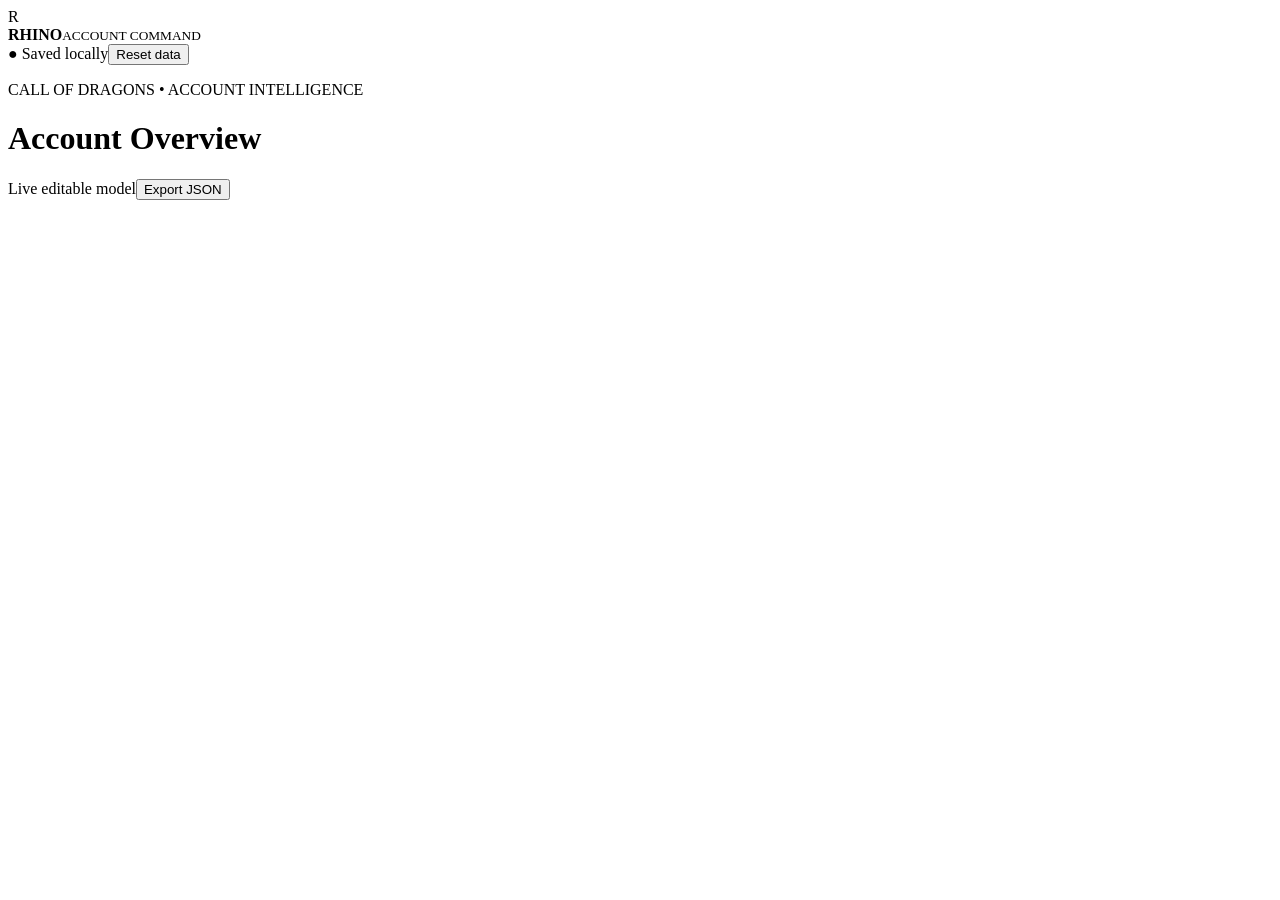
==== index.html @ f4a98cf8 "Build interactive Rhino account dashboard shell" ====
<!doctype html>
<html lang="en"><head><meta charset="utf-8"><meta name="viewport" content="width=device-width,initial-scale=1"><title>Rhino | Call of Dragons Account Dashboard</title><link rel="stylesheet" href="styles.css"></head>
<body><div class="app"><aside><div class="brand"><span class="crest">R</span><div><b>RHINO</b><small>ACCOUNT COMMAND</small></div></div><nav id="nav"></nav><div class="savebox"><span id="saveState">● Saved locally</span><button id="resetBtn">Reset data</button></div></aside><main><header><div><p class="eyebrow">CALL OF DRAGONS • ACCOUNT INTELLIGENCE</p><h1 id="pageTitle">Account Overview</h1></div><div class="header-actions"><span class="pill">Live editable model</span><button id="exportBtn">Export JSON</button></div></header><section id="content"></section></main></div><script src="app.js"></script></body></html>
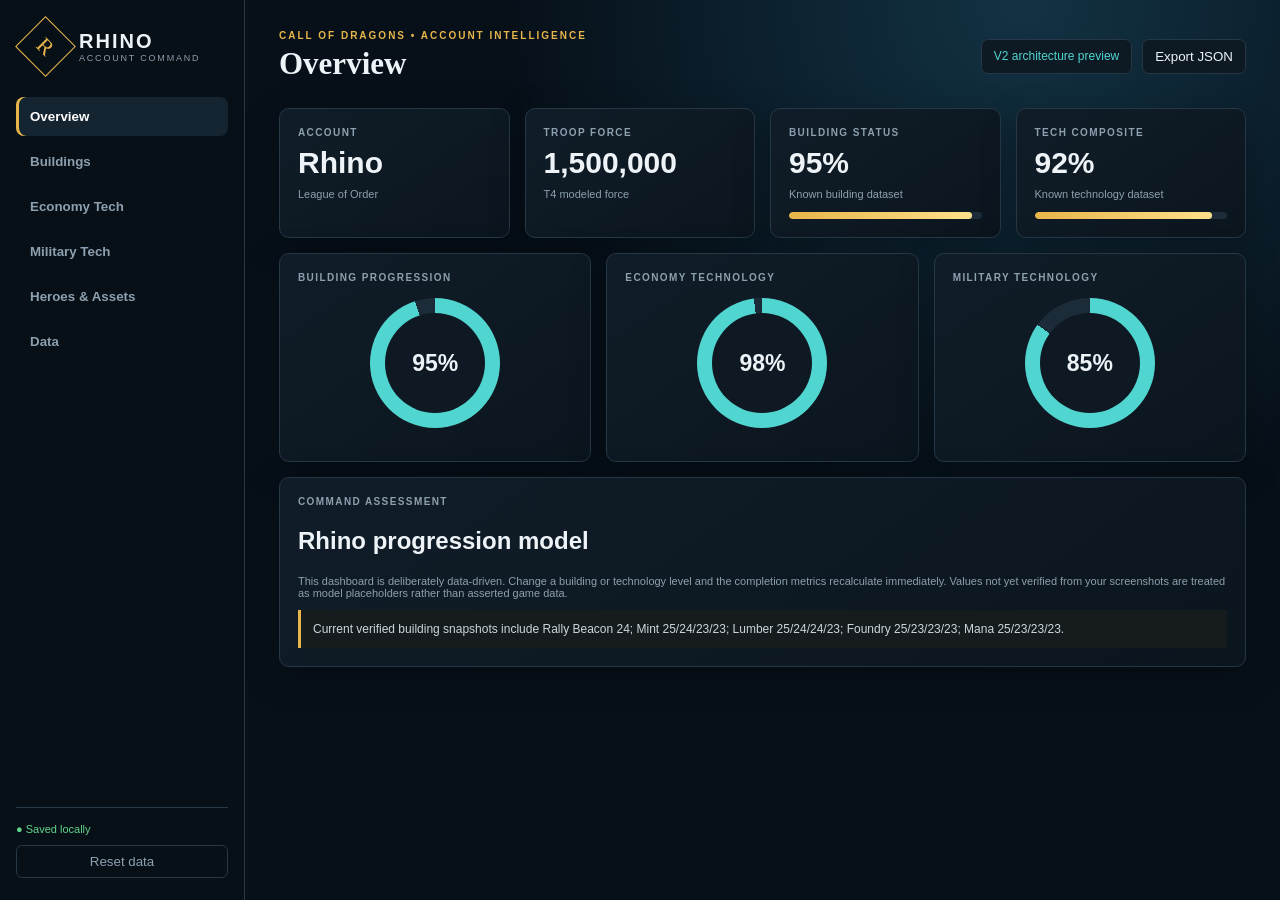
==== commit 13aaeeab: "Load V2 master data and account engine" ====
--- a/index.html
+++ b/index.html
@@ -1,3 +1,3 @@
 <!doctype html>
 <html lang="en"><head><meta charset="utf-8"><meta name="viewport" content="width=device-width,initial-scale=1"><title>Rhino | Call of Dragons Account Dashboard</title><link rel="stylesheet" href="styles.css"></head>
-<body><div class="app"><aside><div class="brand"><span class="crest">R</span><div><b>RHINO</b><small>ACCOUNT COMMAND</small></div></div><nav id="nav"></nav><div class="savebox"><span id="saveState">● Saved locally</span><button id="resetBtn">Reset data</button></div></aside><main><header><div><p class="eyebrow">CALL OF DRAGONS • ACCOUNT INTELLIGENCE</p><h1 id="pageTitle">Account Overview</h1></div><div class="header-actions"><span class="pill">Live editable model</span><button id="exportBtn">Export JSON</button></div></header><section id="content"></section></main></div><script src="app.js"></script></body></html>+<body><div class="app"><aside><div class="brand"><span class="crest">R</span><div><b>RHINO</b><small>ACCOUNT COMMAND</small></div></div><nav id="nav"></nav><div class="savebox"><span id="saveState">● Saved locally</span><button id="resetBtn">Reset data</button></div></aside><main><header><div><p class="eyebrow">CALL OF DRAGONS • ACCOUNT INTELLIGENCE</p><h1 id="pageTitle">Account Overview</h1></div><div class="header-actions"><span class="pill">V2 architecture preview</span><button id="exportBtn">Export JSON</button></div></header><section id="content"></section></main></div><script src="data/game-master.js"></script><script src="data/profiles/rhino.js"></script><script src="engine/account-engine.js"></script><script src="app.js"></script></body></html>
--- a/styles.css
+++ b/styles.css
@@ -0,0 +1 @@
+:root{--bg:#071019;--panel:#0d1823;--panel2:#111f2c;--line:#263746;--gold:#e7b54a;--cyan:#50d5d0;--green:#61d68a;--text:#edf3f7;--muted:#8da0af;--red:#ef6b6b}*{box-sizing:border-box}body{margin:0;background:radial-gradient(circle at 80% 0,#123244 0,#071019 38%);color:var(--text);font-family:Inter,Segoe UI,Arial,sans-serif}.app{display:grid;grid-template-columns:245px 1fr;min-height:100vh}aside{background:#071018dd;border-right:1px solid var(--line);padding:25px 16px;position:sticky;top:0;height:100vh}.brand{display:flex;align-items:center;gap:12px;padding:0 8px 26px}.brand b{font-size:20px;letter-spacing:2px}.brand small{display:block;color:var(--muted);font-size:9px;letter-spacing:1.8px}.crest{display:grid;place-items:center;width:43px;height:43px;border:1px solid var(--gold);transform:rotate(45deg);color:var(--gold);font-family:Georgia;font-size:22px}.crest::first-letter{transform:rotate(-45deg)}nav button{width:100%;border:0;background:transparent;color:var(--muted);text-align:left;padding:12px 14px;border-radius:8px;margin:3px 0;font-weight:700;cursor:pointer}nav button.active,nav button:hover{background:#142431;color:#fff;box-shadow:inset 3px 0 var(--gold)}.savebox{position:absolute;bottom:22px;left:16px;right:16px;border-top:1px solid var(--line);padding-top:15px;color:var(--green);font-size:11px}.savebox button{margin-top:10px;width:100%;background:transparent;border:1px solid var(--line);color:var(--muted);padding:8px;border-radius:6px}main{padding:30px 34px 60px;max-width:1500px;width:100%}header{display:flex;justify-content:space-between;align-items:center;margin-bottom:26px}.eyebrow{color:var(--gold);font-size:10px;font-weight:800;letter-spacing:2px;margin:0 0 5px}h1{margin:0;font:700 31px Georgia,serif}.header-actions{display:flex;gap:10px}.pill,button{border:1px solid var(--line);border-radius:7px;padding:9px 12px;background:#0d1923;color:var(--text)}.pill{color:var(--cyan);font-size:12px}.grid{display:grid;grid-template-columns:repeat(12,1fr);gap:15px}.card{background:linear-gradient(145deg,#101d28,#0b151e);border:1px solid var(--line);border-radius:10px;padding:18px;box-shadow:0 10px 35px #0004}.span3{grid-column:span 3}.span4{grid-column:span 4}.span6{grid-column:span 6}.span8{grid-column:span 8}.span12{grid-column:span 12}.kpi .label,.section-label{color:var(--muted);font-size:10px;font-weight:800;letter-spacing:1.4px;text-transform:uppercase}.kpi .value{font-size:30px;font-weight:800;margin:8px 0}.kpi .sub{color:var(--muted);font-size:11px}.bar{height:7px;background:#1c2c38;border-radius:10px;overflow:hidden;margin-top:12px}.bar i{display:block;height:100%;background:linear-gradient(90deg,var(--gold),#ffe08a);border-radius:10px}.ring{--p:50;width:130px;height:130px;border-radius:50%;display:grid;place-items:center;background:conic-gradient(var(--cyan) calc(var(--p)*1%),#1b2b37 0);position:relative;margin:15px auto}.ring:after{content:"";position:absolute;width:100px;height:100px;border-radius:50%;background:#0e1923}.ring strong{z-index:1;font-size:23px}.list-row{display:grid;grid-template-columns:1.4fr 1fr 90px;align-items:center;gap:12px;border-top:1px solid #1e2c37;padding:12px 0}.list-row:first-of-type{border-top:0}.levels{display:flex;gap:5px}.level{background:#172631;border:1px solid #2a3e4d;padding:5px 7px;border-radius:5px;font-size:12px}.level.max{color:var(--gold);border-color:#6e5830}.status{font-size:11px;text-align:right;color:var(--cyan)}input[type=number]{width:62px;background:#07111a;border:1px solid #314657;color:#fff;padding:6px;border-radius:5px}.tech-row{display:grid;grid-template-columns:1.5fr 100px 1fr 100px;gap:14px;align-items:center;padding:11px 0;border-top:1px solid #1e2c37}.tech-row small{color:var(--muted)}.mini{font-size:11px;color:var(--muted)}.accent{color:var(--gold)}.notice{border-left:3px solid var(--gold);padding:12px;background:#161c1e;color:#cbd6dc;font-size:12px}.two-col{display:grid;grid-template-columns:1fr 1fr;gap:15px}@media(max-width:900px){.app{grid-template-columns:1fr}aside{height:auto;position:relative}.savebox{position:relative;left:auto;right:auto;bottom:auto}.span3,.span4,.span6,.span8{grid-column:span 12}.two-col{grid-template-columns:1fr}header{align-items:flex-start;gap:15px;flex-direction:column}}
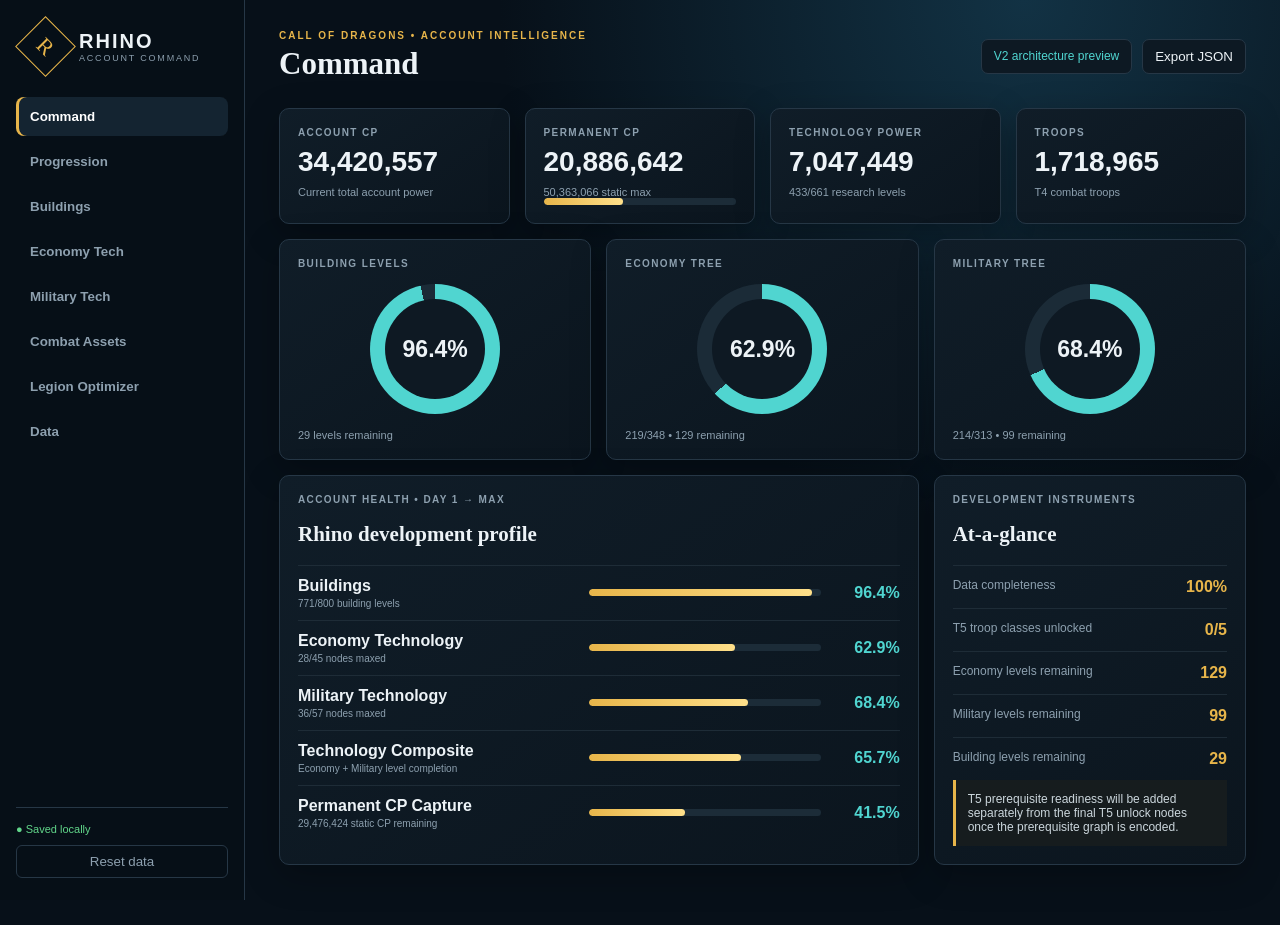
==== commit 186f564a: "Load verified combat master catalog" ====
--- a/index.html
+++ b/index.html
@@ -1,3 +1,3 @@
 <!doctype html>
 <html lang="en"><head><meta charset="utf-8"><meta name="viewport" content="width=device-width,initial-scale=1"><title>Rhino | Call of Dragons Account Dashboard</title><link rel="stylesheet" href="styles.css"></head>
-<body><div class="app"><aside><div class="brand"><span class="crest">R</span><div><b>RHINO</b><small>ACCOUNT COMMAND</small></div></div><nav id="nav"></nav><div class="savebox"><span id="saveState">● Saved locally</span><button id="resetBtn">Reset data</button></div></aside><main><header><div><p class="eyebrow">CALL OF DRAGONS • ACCOUNT INTELLIGENCE</p><h1 id="pageTitle">Account Overview</h1></div><div class="header-actions"><span class="pill">V2 architecture preview</span><button id="exportBtn">Export JSON</button></div></header><section id="content"></section></main></div><script src="data/game-master.js"></script><script src="data/profiles/rhino.js"></script><script src="engine/account-engine.js"></script><script src="app.js"></script></body></html>+<body><div class="app"><aside><div class="brand"><span class="crest">R</span><div><b>RHINO</b><small>ACCOUNT COMMAND</small></div></div><nav id="nav"></nav><div class="savebox"><span id="saveState">● Saved locally</span><button id="resetBtn">Reset data</button></div></aside><main><header><div><p class="eyebrow">CALL OF DRAGONS • ACCOUNT INTELLIGENCE</p><h1 id="pageTitle">Account Overview</h1></div><div class="header-actions"><span class="pill">V2 architecture preview</span><button id="exportBtn">Export JSON</button></div></header><section id="content"></section></main></div><script src="data/game-master.js"></script><script src="data/combat-master.js"></script><script src="data/profiles/rhino.js"></script><script src="engine/account-engine.js"></script><script src="app.js"></script></body></html>
--- a/styles.css
+++ b/styles.css
@@ -1 +1 @@
-:root{--bg:#071019;--panel:#0d1823;--panel2:#111f2c;--line:#263746;--gold:#e7b54a;--cyan:#50d5d0;--green:#61d68a;--text:#edf3f7;--muted:#8da0af;--red:#ef6b6b}*{box-sizing:border-box}body{margin:0;background:radial-gradient(circle at 80% 0,#123244 0,#071019 38%);color:var(--text);font-family:Inter,Segoe UI,Arial,sans-serif}.app{display:grid;grid-template-columns:245px 1fr;min-height:100vh}aside{background:#071018dd;border-right:1px solid var(--line);padding:25px 16px;position:sticky;top:0;height:100vh}.brand{display:flex;align-items:center;gap:12px;padding:0 8px 26px}.brand b{font-size:20px;letter-spacing:2px}.brand small{display:block;color:var(--muted);font-size:9px;letter-spacing:1.8px}.crest{display:grid;place-items:center;width:43px;height:43px;border:1px solid var(--gold);transform:rotate(45deg);color:var(--gold);font-family:Georgia;font-size:22px}.crest::first-letter{transform:rotate(-45deg)}nav button{width:100%;border:0;background:transparent;color:var(--muted);text-align:left;padding:12px 14px;border-radius:8px;margin:3px 0;font-weight:700;cursor:pointer}nav button.active,nav button:hover{background:#142431;color:#fff;box-shadow:inset 3px 0 var(--gold)}.savebox{position:absolute;bottom:22px;left:16px;right:16px;border-top:1px solid var(--line);padding-top:15px;color:var(--green);font-size:11px}.savebox button{margin-top:10px;width:100%;background:transparent;border:1px solid var(--line);color:var(--muted);padding:8px;border-radius:6px}main{padding:30px 34px 60px;max-width:1500px;width:100%}header{display:flex;justify-content:space-between;align-items:center;margin-bottom:26px}.eyebrow{color:var(--gold);font-size:10px;font-weight:800;letter-spacing:2px;margin:0 0 5px}h1{margin:0;font:700 31px Georgia,serif}.header-actions{display:flex;gap:10px}.pill,button{border:1px solid var(--line);border-radius:7px;padding:9px 12px;background:#0d1923;color:var(--text)}.pill{color:var(--cyan);font-size:12px}.grid{display:grid;grid-template-columns:repeat(12,1fr);gap:15px}.card{background:linear-gradient(145deg,#101d28,#0b151e);border:1px solid var(--line);border-radius:10px;padding:18px;box-shadow:0 10px 35px #0004}.span3{grid-column:span 3}.span4{grid-column:span 4}.span6{grid-column:span 6}.span8{grid-column:span 8}.span12{grid-column:span 12}.kpi .label,.section-label{color:var(--muted);font-size:10px;font-weight:800;letter-spacing:1.4px;text-transform:uppercase}.kpi .value{font-size:30px;font-weight:800;margin:8px 0}.kpi .sub{color:var(--muted);font-size:11px}.bar{height:7px;background:#1c2c38;border-radius:10px;overflow:hidden;margin-top:12px}.bar i{display:block;height:100%;background:linear-gradient(90deg,var(--gold),#ffe08a);border-radius:10px}.ring{--p:50;width:130px;height:130px;border-radius:50%;display:grid;place-items:center;background:conic-gradient(var(--cyan) calc(var(--p)*1%),#1b2b37 0);position:relative;margin:15px auto}.ring:after{content:"";position:absolute;width:100px;height:100px;border-radius:50%;background:#0e1923}.ring strong{z-index:1;font-size:23px}.list-row{display:grid;grid-template-columns:1.4fr 1fr 90px;align-items:center;gap:12px;border-top:1px solid #1e2c37;padding:12px 0}.list-row:first-of-type{border-top:0}.levels{display:flex;gap:5px}.level{background:#172631;border:1px solid #2a3e4d;padding:5px 7px;border-radius:5px;font-size:12px}.level.max{color:var(--gold);border-color:#6e5830}.status{font-size:11px;text-align:right;color:var(--cyan)}input[type=number]{width:62px;background:#07111a;border:1px solid #314657;color:#fff;padding:6px;border-radius:5px}.tech-row{display:grid;grid-template-columns:1.5fr 100px 1fr 100px;gap:14px;align-items:center;padding:11px 0;border-top:1px solid #1e2c37}.tech-row small{color:var(--muted)}.mini{font-size:11px;color:var(--muted)}.accent{color:var(--gold)}.notice{border-left:3px solid var(--gold);padding:12px;background:#161c1e;color:#cbd6dc;font-size:12px}.two-col{display:grid;grid-template-columns:1fr 1fr;gap:15px}@media(max-width:900px){.app{grid-template-columns:1fr}aside{height:auto;position:relative}.savebox{position:relative;left:auto;right:auto;bottom:auto}.span3,.span4,.span6,.span8{grid-column:span 12}.two-col{grid-template-columns:1fr}header{align-items:flex-start;gap:15px;flex-direction:column}}+:root{--bg:#071019;--panel:#0d1823;--panel2:#111f2c;--line:#263746;--gold:#e7b54a;--cyan:#50d5d0;--green:#61d68a;--text:#edf3f7;--muted:#8da0af;--red:#ef6b6b;--orange:#d88a45}*{box-sizing:border-box}body{margin:0;background:radial-gradient(circle at 80% 0,#123244 0,#071019 38%);color:var(--text);font-family:Inter,Segoe UI,Arial,sans-serif}.app{display:grid;grid-template-columns:245px 1fr;min-height:100vh}aside{background:#071018dd;border-right:1px solid var(--line);padding:25px 16px;position:sticky;top:0;height:100vh}.brand{display:flex;align-items:center;gap:12px;padding:0 8px 26px}.brand b{font-size:20px;letter-spacing:2px}.brand small{display:block;color:var(--muted);font-size:9px;letter-spacing:1.8px}.crest{display:grid;place-items:center;width:43px;height:43px;border:1px solid var(--gold);transform:rotate(45deg);color:var(--gold);font-family:Georgia;font-size:22px}nav button{width:100%;border:0;background:transparent;color:var(--muted);text-align:left;padding:12px 14px;border-radius:8px;margin:3px 0;font-weight:700;cursor:pointer}nav button.active,nav button:hover{background:#142431;color:#fff;box-shadow:inset 3px 0 var(--gold)}.savebox{position:absolute;bottom:22px;left:16px;right:16px;border-top:1px solid var(--line);padding-top:15px;color:var(--green);font-size:11px}.savebox button{margin-top:10px;width:100%;background:transparent;border:1px solid var(--line);color:var(--muted);padding:8px;border-radius:6px}main{padding:30px 34px 60px;max-width:1600px;width:100%}header{display:flex;justify-content:space-between;align-items:center;margin-bottom:26px}.eyebrow{color:var(--gold);font-size:10px;font-weight:800;letter-spacing:2px;margin:0 0 5px}h1{margin:0;font:700 31px Georgia,serif}h2{font:700 21px Georgia,serif}.header-actions{display:flex;gap:10px}.pill,button,select{border:1px solid var(--line);border-radius:7px;padding:9px 12px;background:#0d1923;color:var(--text)}.pill{color:var(--cyan);font-size:12px}.grid{display:grid;grid-template-columns:repeat(12,1fr);gap:15px}.card{background:linear-gradient(145deg,#101d28,#0b151e);border:1px solid var(--line);border-radius:10px;padding:18px;box-shadow:0 10px 35px #0004}.span3{grid-column:span 3}.span4{grid-column:span 4}.span6{grid-column:span 6}.span8{grid-column:span 8}.span12{grid-column:span 12}.kpi .label,.section-label{color:var(--muted);font-size:10px;font-weight:800;letter-spacing:1.4px;text-transform:uppercase}.kpi .value{font-size:28px;font-weight:800;margin:8px 0}.kpi .sub,.sub{color:var(--muted);font-size:11px}.bar{height:7px;background:#1c2c38;border-radius:10px;overflow:hidden}.bar i{display:block;height:100%;background:linear-gradient(90deg,var(--gold),#ffe08a);border-radius:10px}.ring{--p:50;width:130px;height:130px;border-radius:50%;display:grid;place-items:center;background:conic-gradient(var(--cyan) calc(var(--p)*1%),#1b2b37 0);position:relative;margin:15px auto}.ring:after{content:"";position:absolute;width:100px;height:100px;border-radius:50%;background:#0e1923}.ring strong{z-index:1;font-size:23px}.list-row{display:grid;grid-template-columns:1.4fr 1fr 90px;align-items:center;gap:12px;border-top:1px solid #1e2c37;padding:12px 0}.levels{display:flex;gap:5px;flex-wrap:wrap}.status{font-size:11px;text-align:right;color:var(--cyan)}.tech-row{display:grid;grid-template-columns:1.5fr 100px 1fr 100px;gap:14px;align-items:center;padding:10px 0;border-top:1px solid #1e2c37}.tech-row small,.mini{color:var(--muted);font-size:11px}.notice{border-left:3px solid var(--gold);padding:12px;background:#161c1e;color:#cbd6dc;font-size:12px}.gauge-row{display:grid;grid-template-columns:minmax(150px,1.2fr) 1fr 65px;gap:14px;align-items:center;padding:11px 0;border-top:1px solid #1e2c37}.gauge-row small{display:block;color:var(--muted);font-size:10px;margin-top:3px}.gauge-row strong{text-align:right;color:var(--cyan)}.metric{display:flex;justify-content:space-between;gap:12px;padding:12px 0;border-top:1px solid #1e2c37}.metric span{color:var(--muted);font-size:12px}.metric b{color:var(--gold)}.tree-summary{display:flex;align-items:baseline;gap:14px;margin:10px 0 14px}.tree-summary b{font-size:30px;color:var(--cyan)}.tree-summary span{color:var(--muted);font-size:12px}.tree-mini{display:grid;grid-template-columns:repeat(5,minmax(105px,1fr));gap:7px}.tech-node{min-height:56px;text-align:left;padding:8px;border-color:#31404c;background:#101a22;cursor:pointer}.tech-node b{display:block;font-size:10px;line-height:1.15}.tech-node span{display:block;margin-top:6px;font-size:11px;color:var(--muted)}.tech-node.done{border-color:#386c50;background:#10241a}.tech-node.done span{color:var(--green)}.tech-node.advanced{border-color:#74622f;background:#211e12}.tech-node.advanced span{color:#f1c75b}.tech-node.started{border-color:#764a2c;background:#21170f}.tech-node.started span{color:#e69a5c}.tech-node.locked{opacity:.58}.building-chip{position:relative;display:grid;grid-template-columns:1fr 1fr;gap:10px;padding:10px 12px;margin:6px 0;background:#0b151e;border:1px solid #1e2c37;border-radius:7px;overflow:hidden}.building-chip span{text-align:right;color:var(--muted);font-size:11px}.building-chip i{position:absolute;bottom:0;left:0;height:3px;width:var(--w);background:var(--cyan)}pre{white-space:pre-wrap;color:#9fc7d6;font-size:11px}@media(max-width:1050px){.tree-mini{grid-template-columns:repeat(3,1fr)}}@media(max-width:900px){.app{grid-template-columns:1fr}aside{height:auto;position:relative}.savebox{position:relative;left:auto;right:auto;bottom:auto}.span3,.span4,.span6,.span8{grid-column:span 12}header{align-items:flex-start;gap:15px;flex-direction:column}.tree-mini{grid-template-columns:repeat(2,1fr)}.gauge-row{grid-template-columns:1fr 1fr 55px}}
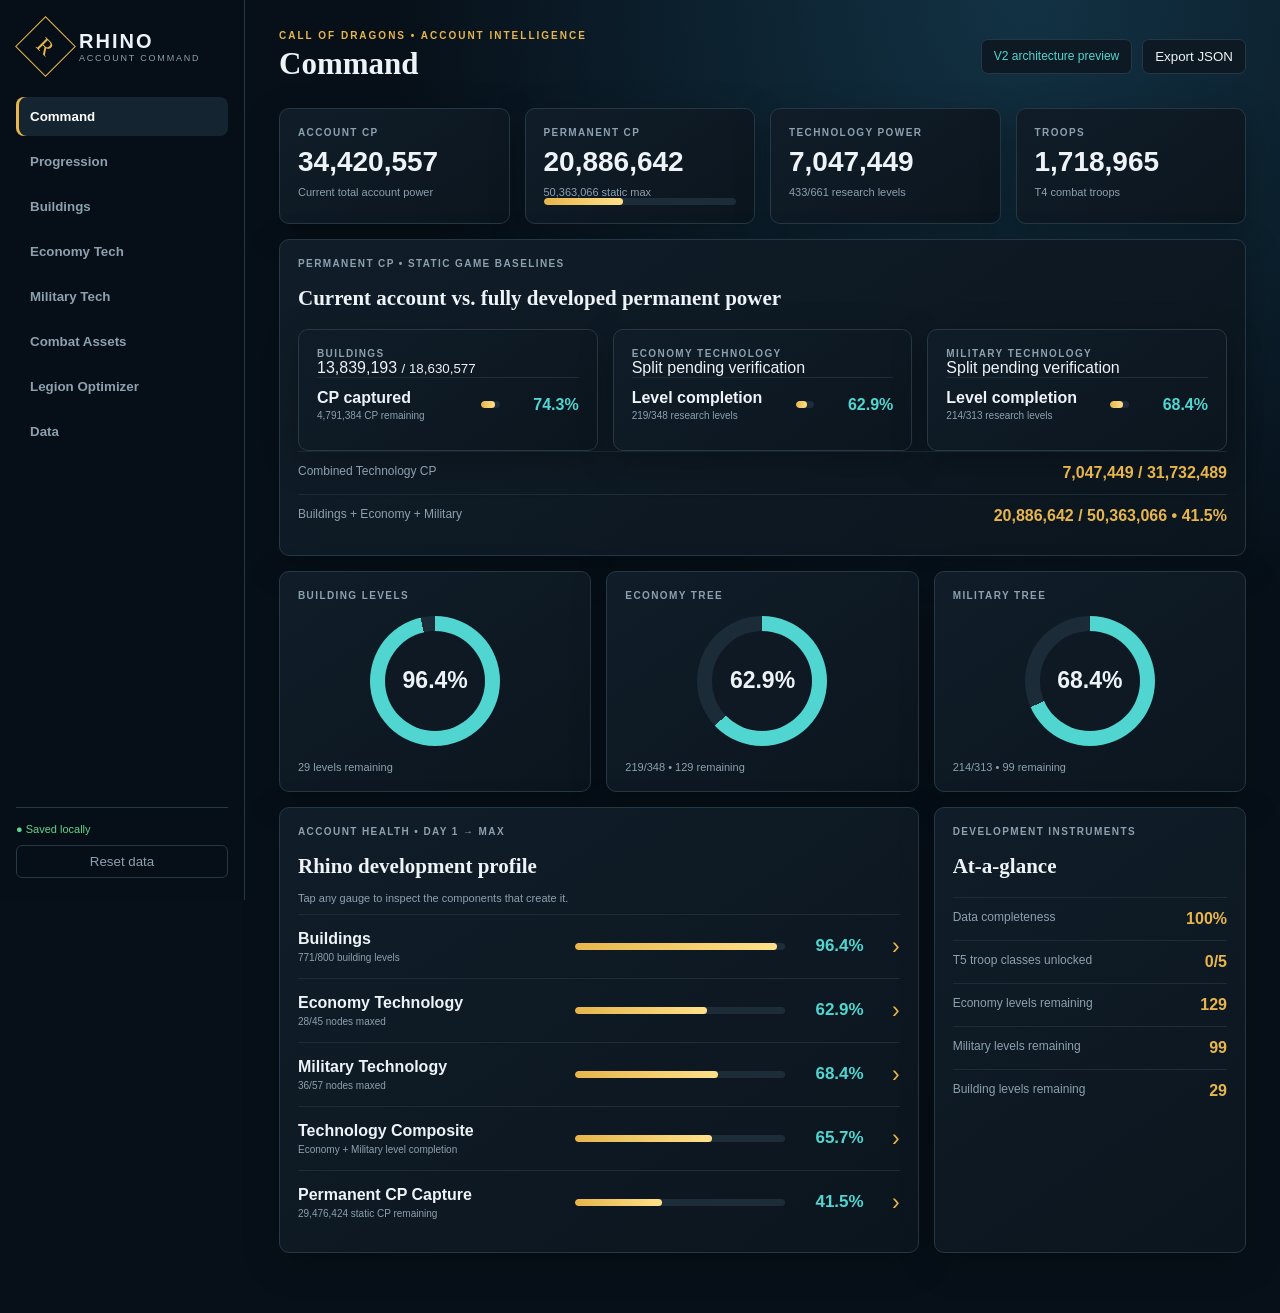
==== commit b0574848: "Load Shang Ying account update in V2 dashboard" ====
--- a/index.html
+++ b/index.html
@@ -1,3 +1,3 @@
 <!doctype html>
 <html lang="en"><head><meta charset="utf-8"><meta name="viewport" content="width=device-width,initial-scale=1"><title>Rhino | Call of Dragons Account Dashboard</title><link rel="stylesheet" href="styles.css"></head>
-<body><div class="app"><aside><div class="brand"><span class="crest">R</span><div><b>RHINO</b><small>ACCOUNT COMMAND</small></div></div><nav id="nav"></nav><div class="savebox"><span id="saveState">● Saved locally</span><button id="resetBtn">Reset data</button></div></aside><main><header><div><p class="eyebrow">CALL OF DRAGONS • ACCOUNT INTELLIGENCE</p><h1 id="pageTitle">Account Overview</h1></div><div class="header-actions"><span class="pill">V2 architecture preview</span><button id="exportBtn">Export JSON</button></div></header><section id="content"></section></main></div><script src="data/game-master.js"></script><script src="data/combat-master.js"></script><script src="data/profiles/rhino.js"></script><script src="engine/account-engine.js"></script><script src="app.js"></script></body></html>+<body><div class="app"><aside><div class="brand"><span class="crest">R</span><div><b>RHINO</b><small>ACCOUNT COMMAND</small></div></div><nav id="nav"></nav><div class="savebox"><span id="saveState">● Saved locally</span><button id="resetBtn">Reset data</button></div></aside><main><header><div><p class="eyebrow">CALL OF DRAGONS • ACCOUNT INTELLIGENCE</p><h1 id="pageTitle">Account Overview</h1></div><div class="header-actions"><span class="pill">V2 architecture preview</span><button id="exportBtn">Export JSON</button></div></header><section id="content"></section></main></div><script src="data/game-master.js"></script><script src="data/combat-master.js"></script><script src="data/shang-ying.js"></script><script src="data/profiles/rhino.js"></script><script src="engine/account-engine.js"></script><script src="app.js"></script><script src="combat-ui.js"></script></body></html>
--- a/styles.css
+++ b/styles.css
@@ -1 +1 @@
-:root{--bg:#071019;--panel:#0d1823;--panel2:#111f2c;--line:#263746;--gold:#e7b54a;--cyan:#50d5d0;--green:#61d68a;--text:#edf3f7;--muted:#8da0af;--red:#ef6b6b;--orange:#d88a45}*{box-sizing:border-box}body{margin:0;background:radial-gradient(circle at 80% 0,#123244 0,#071019 38%);color:var(--text);font-family:Inter,Segoe UI,Arial,sans-serif}.app{display:grid;grid-template-columns:245px 1fr;min-height:100vh}aside{background:#071018dd;border-right:1px solid var(--line);padding:25px 16px;position:sticky;top:0;height:100vh}.brand{display:flex;align-items:center;gap:12px;padding:0 8px 26px}.brand b{font-size:20px;letter-spacing:2px}.brand small{display:block;color:var(--muted);font-size:9px;letter-spacing:1.8px}.crest{display:grid;place-items:center;width:43px;height:43px;border:1px solid var(--gold);transform:rotate(45deg);color:var(--gold);font-family:Georgia;font-size:22px}nav button{width:100%;border:0;background:transparent;color:var(--muted);text-align:left;padding:12px 14px;border-radius:8px;margin:3px 0;font-weight:700;cursor:pointer}nav button.active,nav button:hover{background:#142431;color:#fff;box-shadow:inset 3px 0 var(--gold)}.savebox{position:absolute;bottom:22px;left:16px;right:16px;border-top:1px solid var(--line);padding-top:15px;color:var(--green);font-size:11px}.savebox button{margin-top:10px;width:100%;background:transparent;border:1px solid var(--line);color:var(--muted);padding:8px;border-radius:6px}main{padding:30px 34px 60px;max-width:1600px;width:100%}header{display:flex;justify-content:space-between;align-items:center;margin-bottom:26px}.eyebrow{color:var(--gold);font-size:10px;font-weight:800;letter-spacing:2px;margin:0 0 5px}h1{margin:0;font:700 31px Georgia,serif}h2{font:700 21px Georgia,serif}.header-actions{display:flex;gap:10px}.pill,button,select{border:1px solid var(--line);border-radius:7px;padding:9px 12px;background:#0d1923;color:var(--text)}.pill{color:var(--cyan);font-size:12px}.grid{display:grid;grid-template-columns:repeat(12,1fr);gap:15px}.card{background:linear-gradient(145deg,#101d28,#0b151e);border:1px solid var(--line);border-radius:10px;padding:18px;box-shadow:0 10px 35px #0004}.span3{grid-column:span 3}.span4{grid-column:span 4}.span6{grid-column:span 6}.span8{grid-column:span 8}.span12{grid-column:span 12}.kpi .label,.section-label{color:var(--muted);font-size:10px;font-weight:800;letter-spacing:1.4px;text-transform:uppercase}.kpi .value{font-size:28px;font-weight:800;margin:8px 0}.kpi .sub,.sub{color:var(--muted);font-size:11px}.bar{height:7px;background:#1c2c38;border-radius:10px;overflow:hidden}.bar i{display:block;height:100%;background:linear-gradient(90deg,var(--gold),#ffe08a);border-radius:10px}.ring{--p:50;width:130px;height:130px;border-radius:50%;display:grid;place-items:center;background:conic-gradient(var(--cyan) calc(var(--p)*1%),#1b2b37 0);position:relative;margin:15px auto}.ring:after{content:"";position:absolute;width:100px;height:100px;border-radius:50%;background:#0e1923}.ring strong{z-index:1;font-size:23px}.list-row{display:grid;grid-template-columns:1.4fr 1fr 90px;align-items:center;gap:12px;border-top:1px solid #1e2c37;padding:12px 0}.levels{display:flex;gap:5px;flex-wrap:wrap}.status{font-size:11px;text-align:right;color:var(--cyan)}.tech-row{display:grid;grid-template-columns:1.5fr 100px 1fr 100px;gap:14px;align-items:center;padding:10px 0;border-top:1px solid #1e2c37}.tech-row small,.mini{color:var(--muted);font-size:11px}.notice{border-left:3px solid var(--gold);padding:12px;background:#161c1e;color:#cbd6dc;font-size:12px}.gauge-row{display:grid;grid-template-columns:minmax(150px,1.2fr) 1fr 65px;gap:14px;align-items:center;padding:11px 0;border-top:1px solid #1e2c37}.gauge-row small{display:block;color:var(--muted);font-size:10px;margin-top:3px}.gauge-row strong{text-align:right;color:var(--cyan)}.metric{display:flex;justify-content:space-between;gap:12px;padding:12px 0;border-top:1px solid #1e2c37}.metric span{color:var(--muted);font-size:12px}.metric b{color:var(--gold)}.tree-summary{display:flex;align-items:baseline;gap:14px;margin:10px 0 14px}.tree-summary b{font-size:30px;color:var(--cyan)}.tree-summary span{color:var(--muted);font-size:12px}.tree-mini{display:grid;grid-template-columns:repeat(5,minmax(105px,1fr));gap:7px}.tech-node{min-height:56px;text-align:left;padding:8px;border-color:#31404c;background:#101a22;cursor:pointer}.tech-node b{display:block;font-size:10px;line-height:1.15}.tech-node span{display:block;margin-top:6px;font-size:11px;color:var(--muted)}.tech-node.done{border-color:#386c50;background:#10241a}.tech-node.done span{color:var(--green)}.tech-node.advanced{border-color:#74622f;background:#211e12}.tech-node.advanced span{color:#f1c75b}.tech-node.started{border-color:#764a2c;background:#21170f}.tech-node.started span{color:#e69a5c}.tech-node.locked{opacity:.58}.building-chip{position:relative;display:grid;grid-template-columns:1fr 1fr;gap:10px;padding:10px 12px;margin:6px 0;background:#0b151e;border:1px solid #1e2c37;border-radius:7px;overflow:hidden}.building-chip span{text-align:right;color:var(--muted);font-size:11px}.building-chip i{position:absolute;bottom:0;left:0;height:3px;width:var(--w);background:var(--cyan)}pre{white-space:pre-wrap;color:#9fc7d6;font-size:11px}@media(max-width:1050px){.tree-mini{grid-template-columns:repeat(3,1fr)}}@media(max-width:900px){.app{grid-template-columns:1fr}aside{height:auto;position:relative}.savebox{position:relative;left:auto;right:auto;bottom:auto}.span3,.span4,.span6,.span8{grid-column:span 12}header{align-items:flex-start;gap:15px;flex-direction:column}.tree-mini{grid-template-columns:repeat(2,1fr)}.gauge-row{grid-template-columns:1fr 1fr 55px}}+:root{--bg:#071019;--panel:#0d1823;--panel2:#111f2c;--line:#263746;--gold:#e7b54a;--cyan:#50d5d0;--green:#61d68a;--text:#edf3f7;--muted:#8da0af;--red:#ef6b6b;--orange:#d88a45}*{box-sizing:border-box}body{margin:0;background:radial-gradient(circle at 80% 0,#123244 0,#071019 38%);color:var(--text);font-family:Inter,Segoe UI,Arial,sans-serif}.app{display:grid;grid-template-columns:245px 1fr;min-height:100vh}aside{background:#071018dd;border-right:1px solid var(--line);padding:25px 16px;position:sticky;top:0;height:100vh}.brand{display:flex;align-items:center;gap:12px;padding:0 8px 26px}.brand b{font-size:20px;letter-spacing:2px}.brand small{display:block;color:var(--muted);font-size:9px;letter-spacing:1.8px}.crest{display:grid;place-items:center;width:43px;height:43px;border:1px solid var(--gold);transform:rotate(45deg);color:var(--gold);font-family:Georgia;font-size:22px}nav button{width:100%;border:0;background:transparent;color:var(--muted);text-align:left;padding:12px 14px;border-radius:8px;margin:3px 0;font-weight:700;cursor:pointer}nav button.active,nav button:hover{background:#142431;color:#fff;box-shadow:inset 3px 0 var(--gold)}.savebox{position:absolute;bottom:22px;left:16px;right:16px;border-top:1px solid var(--line);padding-top:15px;color:var(--green);font-size:11px}.savebox button{margin-top:10px;width:100%;background:transparent;border:1px solid var(--line);color:var(--muted);padding:8px;border-radius:6px}main{padding:30px 34px 60px;max-width:1600px;width:100%}header{display:flex;justify-content:space-between;align-items:center;margin-bottom:26px}.eyebrow{color:var(--gold);font-size:10px;font-weight:800;letter-spacing:2px;margin:0 0 5px}h1{margin:0;font:700 31px Georgia,serif}h2{font:700 21px Georgia,serif}.header-actions{display:flex;gap:10px}.pill,button,select{border:1px solid var(--line);border-radius:7px;padding:9px 12px;background:#0d1923;color:var(--text)}.pill{color:var(--cyan);font-size:12px}.grid{display:grid;grid-template-columns:repeat(12,1fr);gap:15px}.card{background:linear-gradient(145deg,#101d28,#0b151e);border:1px solid var(--line);border-radius:10px;padding:18px;box-shadow:0 10px 35px #0004}.span3{grid-column:span 3}.span4{grid-column:span 4}.span6{grid-column:span 6}.span8{grid-column:span 8}.span12{grid-column:span 12}.kpi .label,.section-label{color:var(--muted);font-size:10px;font-weight:800;letter-spacing:1.4px;text-transform:uppercase}.kpi .value{font-size:28px;font-weight:800;margin:8px 0}.kpi .sub,.sub{color:var(--muted);font-size:11px}.bar{height:7px;background:#1c2c38;border-radius:10px;overflow:hidden}.bar i{display:block;height:100%;background:linear-gradient(90deg,var(--gold),#ffe08a);border-radius:10px}.ring{--p:50;width:130px;height:130px;border-radius:50%;display:grid;place-items:center;background:conic-gradient(var(--cyan) calc(var(--p)*1%),#1b2b37 0);position:relative;margin:15px auto}.ring:after{content:"";position:absolute;width:100px;height:100px;border-radius:50%;background:#0e1923}.ring strong{z-index:1;font-size:23px}.list-row{display:grid;grid-template-columns:1.4fr 1fr 90px;align-items:center;gap:12px;border-top:1px solid #1e2c37;padding:12px 0}.levels{display:flex;gap:5px;flex-wrap:wrap}.status{font-size:11px;text-align:right;color:var(--cyan)}.tech-row{display:grid;grid-template-columns:1.5fr 100px 1fr 100px;gap:14px;align-items:center;padding:10px 0;border-top:1px solid #1e2c37}.tech-row small,.mini{color:var(--muted);font-size:11px}.notice{border-left:3px solid var(--gold);padding:12px;background:#161c1e;color:#cbd6dc;font-size:12px}.gauge-row{display:grid;grid-template-columns:minmax(150px,1.2fr) 1fr 65px;gap:14px;align-items:center;padding:11px 0;border-top:1px solid #1e2c37}.gauge-row small{display:block;color:var(--muted);font-size:10px;margin-top:3px}.gauge-row strong{text-align:right;color:var(--cyan)}.metric{display:flex;justify-content:space-between;gap:12px;padding:12px 0;border-top:1px solid #1e2c37}.metric span{color:var(--muted);font-size:12px}.metric b{color:var(--gold)}.tree-summary{display:flex;align-items:baseline;gap:14px;margin:10px 0 14px}.tree-summary b{font-size:30px;color:var(--cyan)}.tree-summary span{color:var(--muted);font-size:12px}.tree-mini{display:grid;grid-template-columns:repeat(5,minmax(105px,1fr));gap:7px}.tech-node{min-height:56px;text-align:left;padding:8px;border-color:#31404c;background:#101a22;cursor:pointer}.tech-node b{display:block;font-size:10px;line-height:1.15}.tech-node span{display:block;margin-top:6px;font-size:11px;color:var(--muted)}.tech-node.done{border-color:#386c50;background:#10241a}.tech-node.done span{color:var(--green)}.tech-node.advanced{border-color:#74622f;background:#211e12}.tech-node.advanced span{color:#f1c75b}.tech-node.started{border-color:#764a2c;background:#21170f}.tech-node.started span{color:#e69a5c}.tech-node.locked{opacity:.58}.building-chip{position:relative;display:grid;grid-template-columns:1fr 1fr;gap:10px;padding:10px 12px;margin:6px 0;background:#0b151e;border:1px solid #1e2c37;border-radius:7px;overflow:hidden}.building-chip span{text-align:right;color:var(--muted);font-size:11px}.building-chip i{position:absolute;bottom:0;left:0;height:3px;width:var(--w);background:var(--cyan)}pre{white-space:pre-wrap;color:#9fc7d6;font-size:11px}.drill-hint{color:var(--muted);font-size:11px;margin:-5px 0 10px}.drill-wrap{border-top:1px solid #1e2c37}.drill-row{width:100%;display:grid;grid-template-columns:minmax(180px,1.25fr) 1fr 65px 22px;gap:14px;align-items:center;border:0;border-radius:0;background:transparent;padding:15px 0;text-align:left;cursor:pointer}.drill-row:hover{background:#ffffff05}.drill-label b{display:block;font-size:16px}.drill-label small{display:block;color:var(--muted);font-size:10px;margin-top:4px}.drill-row>strong{color:var(--cyan);text-align:right;font-size:17px}.chev{color:var(--gold);font-size:23px;text-align:right}.drill-body{background:#08131c;border:1px solid #1d303d;border-radius:8px;margin:0 0 12px;padding:8px 12px}.drill-child{display:grid;grid-template-columns:minmax(160px,1.4fr) 1fr 60px;gap:12px;align-items:center;padding:9px 3px;border-bottom:1px solid #182733}.drill-child:last-child{border-bottom:0}.drill-child b{display:block;font-size:11px}.drill-child small{display:block;color:var(--muted);font-size:9px;margin-top:2px}.drill-child>strong{text-align:right;color:var(--cyan);font-size:11px}.drill-subgroup{border-bottom:1px solid #1d303d}.drill-subgroup:last-child{border-bottom:0}.drill-subhead{border:0;background:transparent;width:100%;display:flex;justify-content:space-between;align-items:center;padding:11px 3px;color:var(--text);cursor:pointer}.drill-subhead span:last-child{color:var(--cyan);font-size:11px}.drill-subhead i{font-style:normal;color:var(--gold);font-size:18px;margin-left:8px}.drill-subbody{padding:0 7px 8px 15px}.cp-child{display:grid;grid-template-columns:1fr auto 65px;gap:12px;padding:11px 3px;border-bottom:1px solid #1d303d;align-items:center}.cp-child span{color:var(--muted);font-size:11px}.cp-child b{font-size:11px}.cp-child strong{text-align:right;color:var(--cyan)}.cp-child.total{border-top:1px solid var(--gold);margin-top:5px}.combat-kpis{display:grid;grid-template-columns:repeat(4,1fr);gap:10px;margin:14px 0}.combat-kpis div{background:#0a141d;border:1px solid var(--line);padding:14px;border-radius:8px}.combat-kpis b{display:block;font-size:25px;color:var(--cyan)}.combat-kpis span{font-size:10px;color:var(--muted);text-transform:uppercase}.family-title{display:flex;justify-content:space-between;align-items:center;border-bottom:1px solid var(--line);margin-bottom:12px}.family-title span{color:var(--muted);font-size:11px}.combat-columns{display:grid;grid-template-columns:repeat(4,1fr);gap:12px}.combat-columns h3{font-size:11px;text-transform:uppercase;letter-spacing:1.2px;color:var(--gold)}.asset-card{background:#09131c;border:1px solid #223542;border-radius:7px;padding:10px;margin-bottom:8px}.asset-head{display:flex;justify-content:space-between;gap:8px}.asset-head span{font-size:9px;color:var(--gold)}.asset-power{font-size:17px;font-weight:800;margin:7px 0;color:var(--cyan)}.asset-power small,.asset-meta,.asset-note{font-size:9px;color:var(--muted)}.asset-note{margin-top:6px;line-height:1.4}.empty-state{padding:12px;border:1px dashed #344552;color:var(--muted);font-size:10px}.skill-grid{display:grid;grid-template-columns:repeat(4,1fr);gap:9px;margin-top:12px}.skill-card{background:#09131c;border:1px solid #223542;padding:11px;border-radius:7px}.skill-card span{display:block;color:var(--gold);font-size:9px;margin-top:4px}.skill-card p{font-size:10px;color:var(--muted);line-height:1.4;margin-bottom:0}@media(max-width:1050px){.tree-mini{grid-template-columns:repeat(3,1fr)}.combat-columns{grid-template-columns:repeat(2,1fr)}.skill-grid{grid-template-columns:repeat(2,1fr)}}@media(max-width:900px){.app{grid-template-columns:1fr}aside{height:auto;position:relative}.savebox{position:relative;left:auto;right:auto;bottom:auto}.span3,.span4,.span6,.span8{grid-column:span 12}header{align-items:flex-start;gap:15px;flex-direction:column}.tree-mini{grid-template-columns:repeat(2,1fr)}.gauge-row{grid-template-columns:1fr 1fr 55px}.combat-kpis,.combat-columns,.skill-grid{grid-template-columns:1fr}.drill-row{grid-template-columns:minmax(125px,1fr) minmax(90px,.9fr) 55px 18px;gap:8px}.drill-label b{font-size:15px}.drill-child{grid-template-columns:minmax(115px,1.2fr) minmax(70px,1fr) 48px;gap:7px}.cp-child{grid-template-columns:1fr;gap:3px}.cp-child strong{text-align:left}.drill-body{padding:7px 9px}}
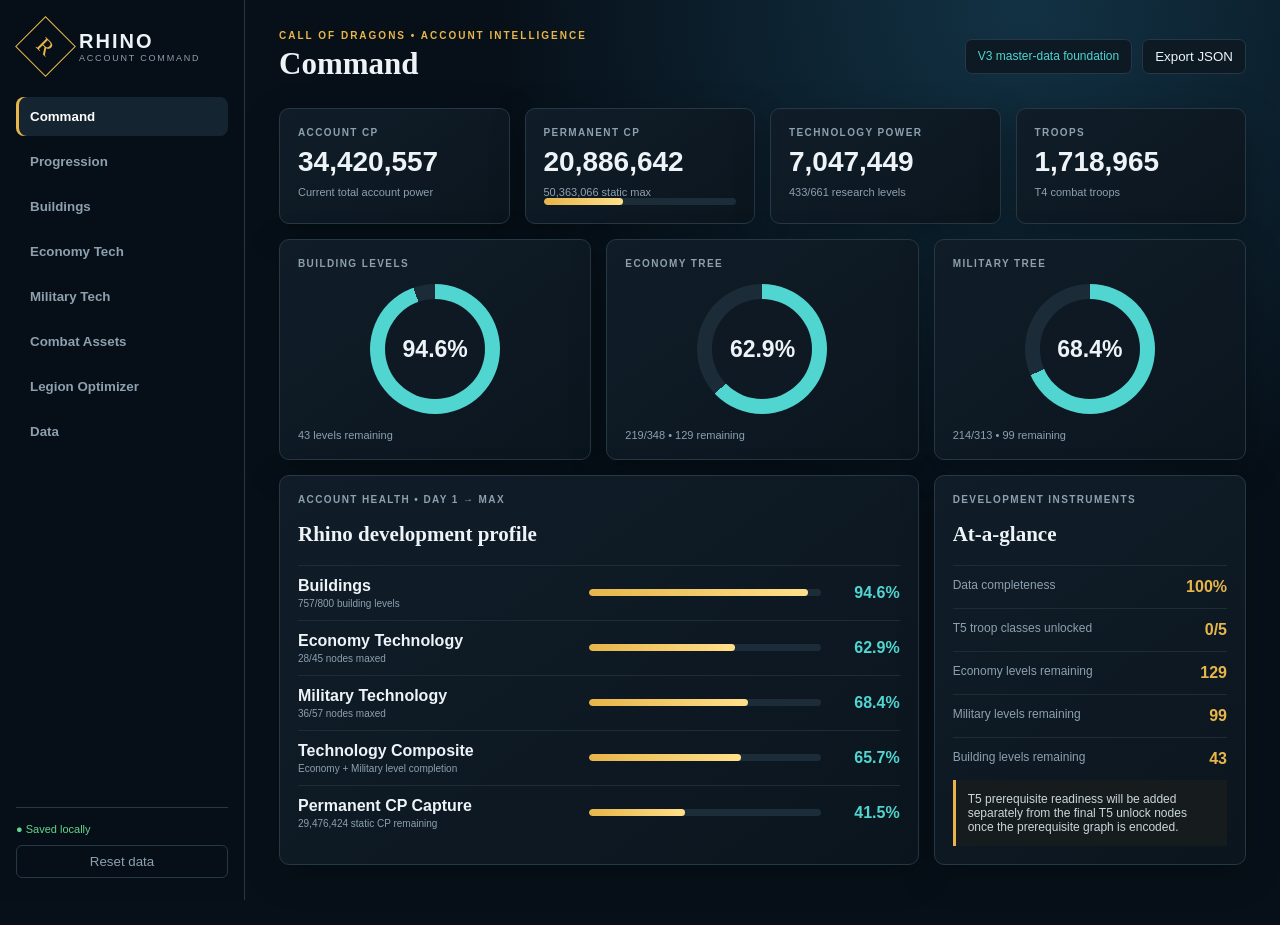
==== commit f65e8154: "Promote V3 account-intelligence dashboard to live entry point" ====
--- a/index.html
+++ b/index.html
@@ -1,3 +1 @@
-<!doctype html>
-<html lang="en"><head><meta charset="utf-8"><meta name="viewport" content="width=device-width,initial-scale=1"><title>Rhino | Call of Dragons Account Dashboard</title><link rel="stylesheet" href="styles.css"></head>
-<body><div class="app"><aside><div class="brand"><span class="crest">R</span><div><b>RHINO</b><small>ACCOUNT COMMAND</small></div></div><nav id="nav"></nav><div class="savebox"><span id="saveState">● Saved locally</span><button id="resetBtn">Reset data</button></div></aside><main><header><div><p class="eyebrow">CALL OF DRAGONS • ACCOUNT INTELLIGENCE</p><h1 id="pageTitle">Account Overview</h1></div><div class="header-actions"><span class="pill">V2 architecture preview</span><button id="exportBtn">Export JSON</button></div></header><section id="content"></section></main></div><script src="data/game-master.js"></script><script src="data/combat-master.js"></script><script src="data/shang-ying.js"></script><script src="data/profiles/rhino.js"></script><script src="engine/account-engine.js"></script><script src="app.js"></script><script src="combat-ui.js"></script></body></html>+<!doctype html><html lang="en"><head><meta charset="utf-8"><meta name="viewport" content="width=device-width,initial-scale=1"><meta http-equiv="refresh" content="0; url=preview/"><title>Rhino | Call of Dragons Account Dashboard</title><script>location.replace('preview/');</script></head><body><p>Loading Call of Dragons Account Intelligence Dashboard…</p></body></html>
